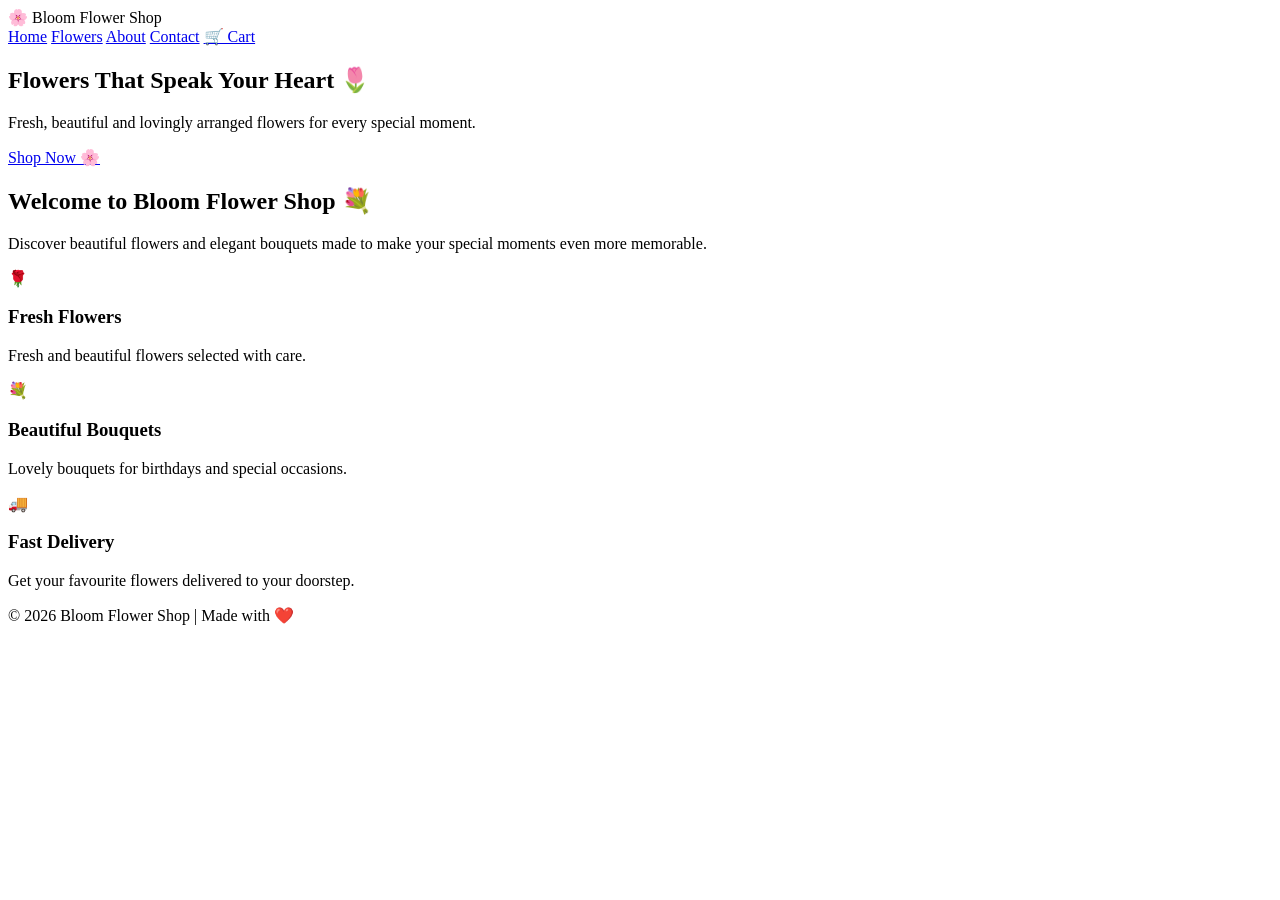
==== index.html @ 11aa2048 "Add files via upload" ====
<!DOCTYPE html>
<html>
<head>
    <title>Bloom Flower Shop</title>
    <link rel="stylesheet" href="css/style.css">
</head>

<body>

    <!-- Navigation Bar -->
    <nav>
        <div class="logo">🌸 Bloom Flower Shop</div>

        <div class="menu">
            <a href="index.html">Home</a>
            <a href="products.html">Flowers</a>
            <a href="about.html">About</a>
            <a href="contact.html">Contact</a>
            <a href="cart.html">🛒 Cart</a>
        </div>
    </nav>

    <!-- Hero Section -->
    <section class="hero">

        <div class="hero-text">
            <h1>Flowers That Speak Your Heart 🌷</h1>

            <p>
                Fresh, beautiful and lovingly arranged flowers
                for every special moment.
            </p>

            <a href="products.html" class="btn">
                Shop Now 🌸
            </a>
        </div>

    </section>

    <!-- Welcome Section -->
    <section class="welcome">

        <h2>Welcome to Bloom Flower Shop 💐</h2>

        <p>
            Discover beautiful flowers and elegant bouquets
            made to make your special moments even more memorable.
        </p>

    </section>

    <!-- Features -->
    <section class="features">

        <div class="feature">
            <div class="icon">🌹</div>
            <h3>Fresh Flowers</h3>
            <p>Fresh and beautiful flowers selected with care.</p>
        </div>

        <div class="feature">
            <div class="icon">💐</div>
            <h3>Beautiful Bouquets</h3>
            <p>Lovely bouquets for birthdays and special occasions.</p>
        </div>

        <div class="feature">
            <div class="icon">🚚</div>
            <h3>Fast Delivery</h3>
            <p>Get your favourite flowers delivered to your doorstep.</p>
        </div>

    </section>

    <!-- Footer -->
    <footer>
        <p>© 2026 Bloom Flower Shop | Made with ❤️</p>
    </footer>

</body>
</html>
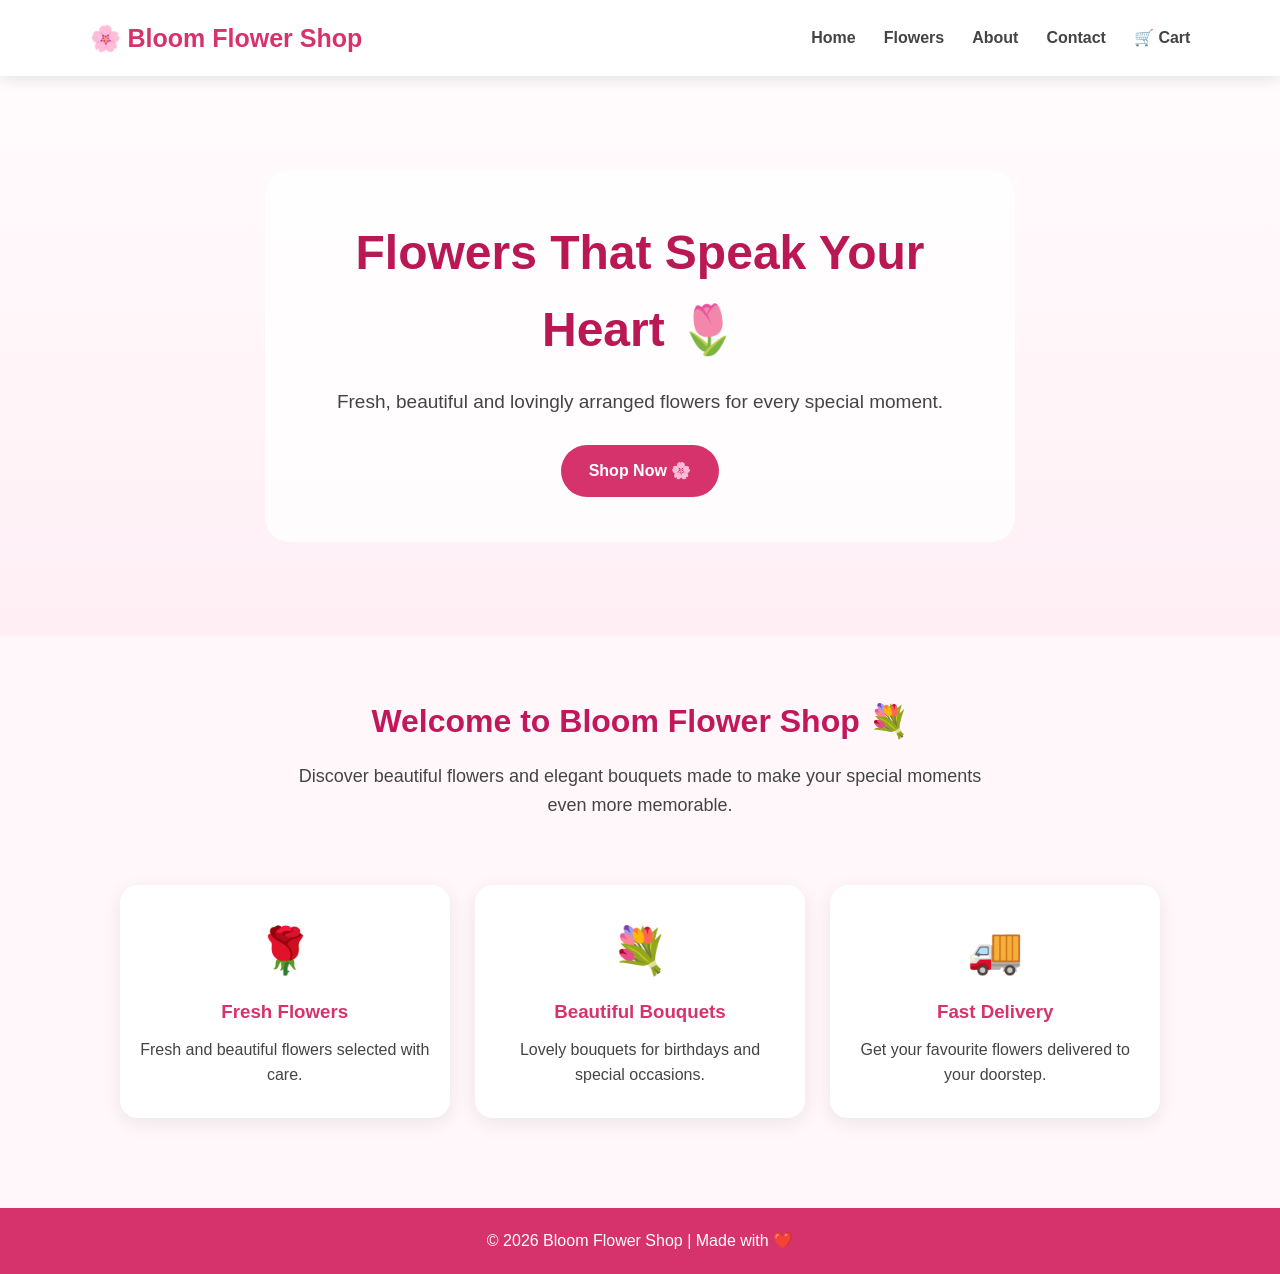
==== commit 5fb52e05: "Update index.html" ====
--- a/index.html
+++ b/index.html
@@ -2,7 +2,7 @@
 <html>
 <head>
     <title>Bloom Flower Shop</title>
-    <link rel="stylesheet" href="css/style.css">
+    <link rel="stylesheet" href="style.css">
 </head>
 
 <body>
@@ -79,4 +79,4 @@
     </footer>
 
 </body>
-</html>+</html>
--- a/style.css
+++ b/style.css
@@ -0,0 +1,584 @@
+* {
+    margin: 0;
+    padding: 0;
+    box-sizing: border-box;
+}
+
+body {
+    font-family: Arial, sans-serif;
+    background: #fff7fa;
+    color: #444;
+    line-height: 1.6;
+}
+
+
+/* ===== NAVBAR ===== */
+
+nav {
+    width: 100%;
+    background: #ffffff;
+    display: flex;
+    justify-content: space-between;
+    align-items: center;
+    padding: 18px 7%;
+    box-shadow: 0 3px 15px rgba(0,0,0,0.10);
+    position: sticky;
+    top: 0;
+    z-index: 1000;
+}
+
+.logo {
+    font-size: 25px;
+    font-weight: bold;
+    color: #d6336c;
+}
+
+.menu {
+    display: flex;
+    align-items: center;
+    gap: 28px;
+}
+
+.menu a {
+    color: #444;
+    text-decoration: none;
+    font-size: 16px;
+    font-weight: bold;
+}
+
+.menu a:hover {
+    color: #d6336c;
+}
+
+
+/* ===== HOME HERO ===== */
+
+.hero {
+    min-height: 560px;
+    display: flex;
+    justify-content: center;
+    align-items: center;
+    text-align: center;
+    padding: 50px 20px;
+
+    background:
+        linear-gradient(
+            rgba(255,255,255,0.55),
+            rgba(255,235,243,0.65)
+        ),
+        url("../images/rose-bouquet.jpg");
+
+    background-size: cover;
+    background-position: center;
+}
+
+.hero-text {
+    max-width: 750px;
+    background: rgba(255,255,255,0.82);
+    padding: 45px;
+    border-radius: 25px;
+}
+
+.hero h1 {
+    font-size: 48px;
+    color: #b91854;
+    margin-bottom: 18px;
+}
+
+.hero p {
+    font-size: 19px;
+    margin-bottom: 28px;
+}
+
+.btn {
+    display: inline-block;
+    background: #d6336c;
+    color: white;
+    padding: 13px 28px;
+    border-radius: 30px;
+    text-decoration: none;
+    border: none;
+    font-weight: bold;
+    cursor: pointer;
+}
+
+.btn:hover {
+    background: #ad174f;
+}
+
+
+/* ===== WELCOME ===== */
+
+.welcome {
+    text-align: center;
+    padding: 60px 20px 30px;
+}
+
+.welcome h2 {
+    color: #c2185b;
+    font-size: 32px;
+    margin-bottom: 15px;
+}
+
+.welcome p {
+    max-width: 700px;
+    margin: auto;
+    font-size: 18px;
+}
+
+
+/* ===== FEATURES ===== */
+
+.features {
+    display: flex;
+    justify-content: center;
+    gap: 25px;
+    padding: 35px 7% 60px;
+}
+
+.feature {
+    width: 30%;
+    background: white;
+    text-align: center;
+    padding: 30px 20px;
+    border-radius: 18px;
+    box-shadow: 0 5px 20px rgba(0,0,0,0.08);
+}
+
+.icon {
+    font-size: 45px;
+    margin-bottom: 10px;
+}
+
+.feature h3 {
+    color: #d6336c;
+    margin-bottom: 10px;
+}
+
+
+/* ===== HOME PRODUCTS ===== */
+
+.home-products {
+    padding: 50px 7%;
+    text-align: center;
+}
+
+.home-products h2 {
+    color: #c2185b;
+    font-size: 30px;
+    margin-bottom: 30px;
+}
+
+.home-cards {
+    display: flex;
+    justify-content: center;
+    flex-wrap: wrap;
+    gap: 25px;
+}
+
+.home-card {
+    width: 280px;
+    background: white;
+    border-radius: 18px;
+    overflow: hidden;
+    box-shadow: 0 5px 20px rgba(0,0,0,0.10);
+    transition: 0.3s;
+}
+
+.home-card:hover {
+    transform: translateY(-7px);
+}
+
+.home-card img {
+    width: 100%;
+    height: 220px;
+    object-fit: cover;
+}
+
+.home-card h3 {
+    color: #c2185b;
+    margin: 15px 10px 5px;
+}
+
+.home-card p {
+    padding: 0 15px 20px;
+}
+
+
+/* ===== PAGE TITLE ===== */
+
+.page-title {
+    text-align: center;
+    padding: 55px 20px;
+    background: linear-gradient(135deg, #ffe4ec, #fff1f6);
+}
+
+.page-title h1 {
+    color: #b91854;
+    font-size: 40px;
+    margin-bottom: 8px;
+}
+
+.page-title p {
+    font-size: 18px;
+}
+
+
+/* ===== PRODUCTS ===== */
+
+.products-section {
+    padding: 55px 6%;
+    text-align: center;
+}
+
+.products-section h2 {
+    color: #c2185b;
+    font-size: 30px;
+    margin-bottom: 30px;
+}
+
+.product-container {
+    display: flex;
+    justify-content: center;
+    align-items: stretch;
+    flex-wrap: wrap;
+    gap: 28px;
+}
+
+.product-card {
+    width: 220px;
+    background: white;
+    border-radius: 18px;
+    overflow: hidden;
+    padding-bottom: 20px;
+    box-shadow: 0 5px 20px rgba(0,0,0,0.10);
+    transition: 0.3s;
+}
+
+.product-card:hover {
+    transform: translateY(-8px);
+    box-shadow: 0 10px 25px rgba(214,51,108,0.20);
+}
+
+.product-card img {
+    width: 100%;
+    height: 210px;
+    object-fit: cover;
+    display: block;
+}
+
+.product-card h3 {
+    color: #c2185b;
+    font-size: 20px;
+    margin: 15px 10px 5px;
+}
+
+.product-card p {
+    color: #777;
+    font-size: 14px;
+    min-height: 42px;
+    padding: 0 10px;
+}
+
+.product-card h4 {
+    font-size: 20px;
+    color: #222;
+    margin: 10px;
+}
+
+.product-card button {
+    border: none;
+    background: #d6336c;
+    color: white;
+    padding: 11px 20px;
+    border-radius: 25px;
+    font-weight: bold;
+    cursor: pointer;
+}
+
+.product-card button:hover {
+    background: #ad174f;
+}
+
+
+/* ===== ABOUT ===== */
+
+.about-section {
+    max-width: 1100px;
+    margin: auto;
+    padding: 60px 30px;
+    display: flex;
+    justify-content: center;
+    gap: 30px;
+}
+
+.about-box {
+    flex: 1;
+    background: white;
+    padding: 35px;
+    border-radius: 20px;
+    box-shadow: 0 5px 20px rgba(0,0,0,0.08);
+}
+
+.about-box h2 {
+    color: #c2185b;
+    margin-bottom: 20px;
+    font-size: 25px;
+}
+
+.about-box p {
+    margin-bottom: 13px;
+}
+
+
+/* ===== CONTACT ===== */
+
+.contact-section {
+    max-width: 1100px;
+    margin: auto;
+    padding: 60px 30px;
+    display: flex;
+    gap: 35px;
+}
+
+.contact-info,
+.contact-form {
+    flex: 1;
+    background: white;
+    padding: 35px;
+    border-radius: 20px;
+    box-shadow: 0 5px 20px rgba(0,0,0,0.08);
+}
+
+.contact-info h2,
+.contact-form h2 {
+    color: #c2185b;
+    margin-bottom: 25px;
+}
+
+.contact-info p {
+    margin-bottom: 17px;
+}
+
+.contact-form form {
+    display: flex;
+    flex-direction: column;
+    gap: 15px;
+}
+
+.contact-form input,
+.contact-form textarea {
+    width: 100%;
+    padding: 13px;
+    border: 1px solid #ddd;
+    border-radius: 10px;
+    font-size: 15px;
+    font-family: Arial, sans-serif;
+}
+
+.contact-form textarea {
+    height: 130px;
+    resize: vertical;
+}
+
+.contact-form input:focus,
+.contact-form textarea:focus {
+    outline: none;
+    border-color: #d6336c;
+}
+
+
+/* ===== CART ===== */
+
+.cart-section {
+    max-width: 1000px;
+    margin: auto;
+    padding: 55px 25px;
+}
+
+#cartItems {
+    display: flex;
+    flex-direction: column;
+    gap: 20px;
+}
+
+.cart-item {
+    display: flex;
+    align-items: center;
+    gap: 25px;
+    background: white;
+    padding: 20px;
+    border-radius: 18px;
+    box-shadow: 0 5px 20px rgba(0,0,0,0.08);
+}
+
+.cart-item img {
+    width: 140px;
+    height: 140px;
+    object-fit: cover;
+    border-radius: 15px;
+}
+
+.cart-info {
+    flex: 1;
+}
+
+.cart-info h3 {
+    color: #c2185b;
+    margin-bottom: 8px;
+}
+
+.quantity {
+    display: flex;
+    align-items: center;
+    gap: 12px;
+    margin: 10px 0;
+}
+
+.quantity button {
+    width: 34px;
+    height: 34px;
+    border: none;
+    border-radius: 50%;
+    background: #d6336c;
+    color: white;
+    font-size: 20px;
+    cursor: pointer;
+}
+
+.quantity span {
+    font-size: 18px;
+    font-weight: bold;
+}
+
+.remove-btn {
+    border: none;
+    background: #555;
+    color: white;
+    padding: 8px 16px;
+    border-radius: 20px;
+    cursor: pointer;
+}
+
+.remove-btn:hover {
+    background: #333;
+}
+
+.cart-total {
+    background: white;
+    margin-top: 25px;
+    padding: 25px;
+    border-radius: 18px;
+    text-align: right;
+    box-shadow: 0 5px 20px rgba(0,0,0,0.08);
+}
+
+.cart-total h2 {
+    color: #c2185b;
+    margin-bottom: 18px;
+}
+
+.order-btn {
+    border: none;
+    background: #d6336c;
+    color: white;
+    padding: 13px 25px;
+    border-radius: 25px;
+    font-weight: bold;
+    cursor: pointer;
+}
+
+.order-btn:hover {
+    background: #ad174f;
+}
+
+.empty-cart {
+    text-align: center;
+    background: white;
+    padding: 60px 20px;
+    border-radius: 20px;
+    box-shadow: 0 5px 20px rgba(0,0,0,0.08);
+}
+
+.empty-cart h2 {
+    color: #c2185b;
+    margin-bottom: 15px;
+}
+
+.empty-cart p {
+    margin-bottom: 25px;
+}
+
+
+/* ===== FOOTER ===== */
+
+footer {
+    background: #d6336c;
+    color: white;
+    text-align: center;
+    padding: 20px;
+    margin-top: 30px;
+}
+
+
+/* ===== RESPONSIVE ===== */
+
+@media (max-width: 768px) {
+
+    nav {
+        flex-direction: column;
+        gap: 15px;
+    }
+
+    .menu {
+        flex-wrap: wrap;
+        justify-content: center;
+        gap: 15px;
+    }
+
+    .hero {
+        min-height: 480px;
+    }
+
+    .hero-text {
+        padding: 30px 20px;
+    }
+
+    .hero h1 {
+        font-size: 34px;
+    }
+
+    .features {
+        flex-direction: column;
+        align-items: center;
+    }
+
+    .feature {
+        width: 90%;
+    }
+
+    .about-section {
+        flex-direction: column;
+    }
+
+    .contact-section {
+        flex-direction: column;
+    }
+
+    .cart-item {
+        flex-direction: column;
+        text-align: center;
+    }
+
+    .cart-info {
+        width: 100%;
+    }
+
+    .cart-total {
+        text-align: center;
+    }
+
+    .page-title h1 {
+        font-size: 32px;
+    }
+}
